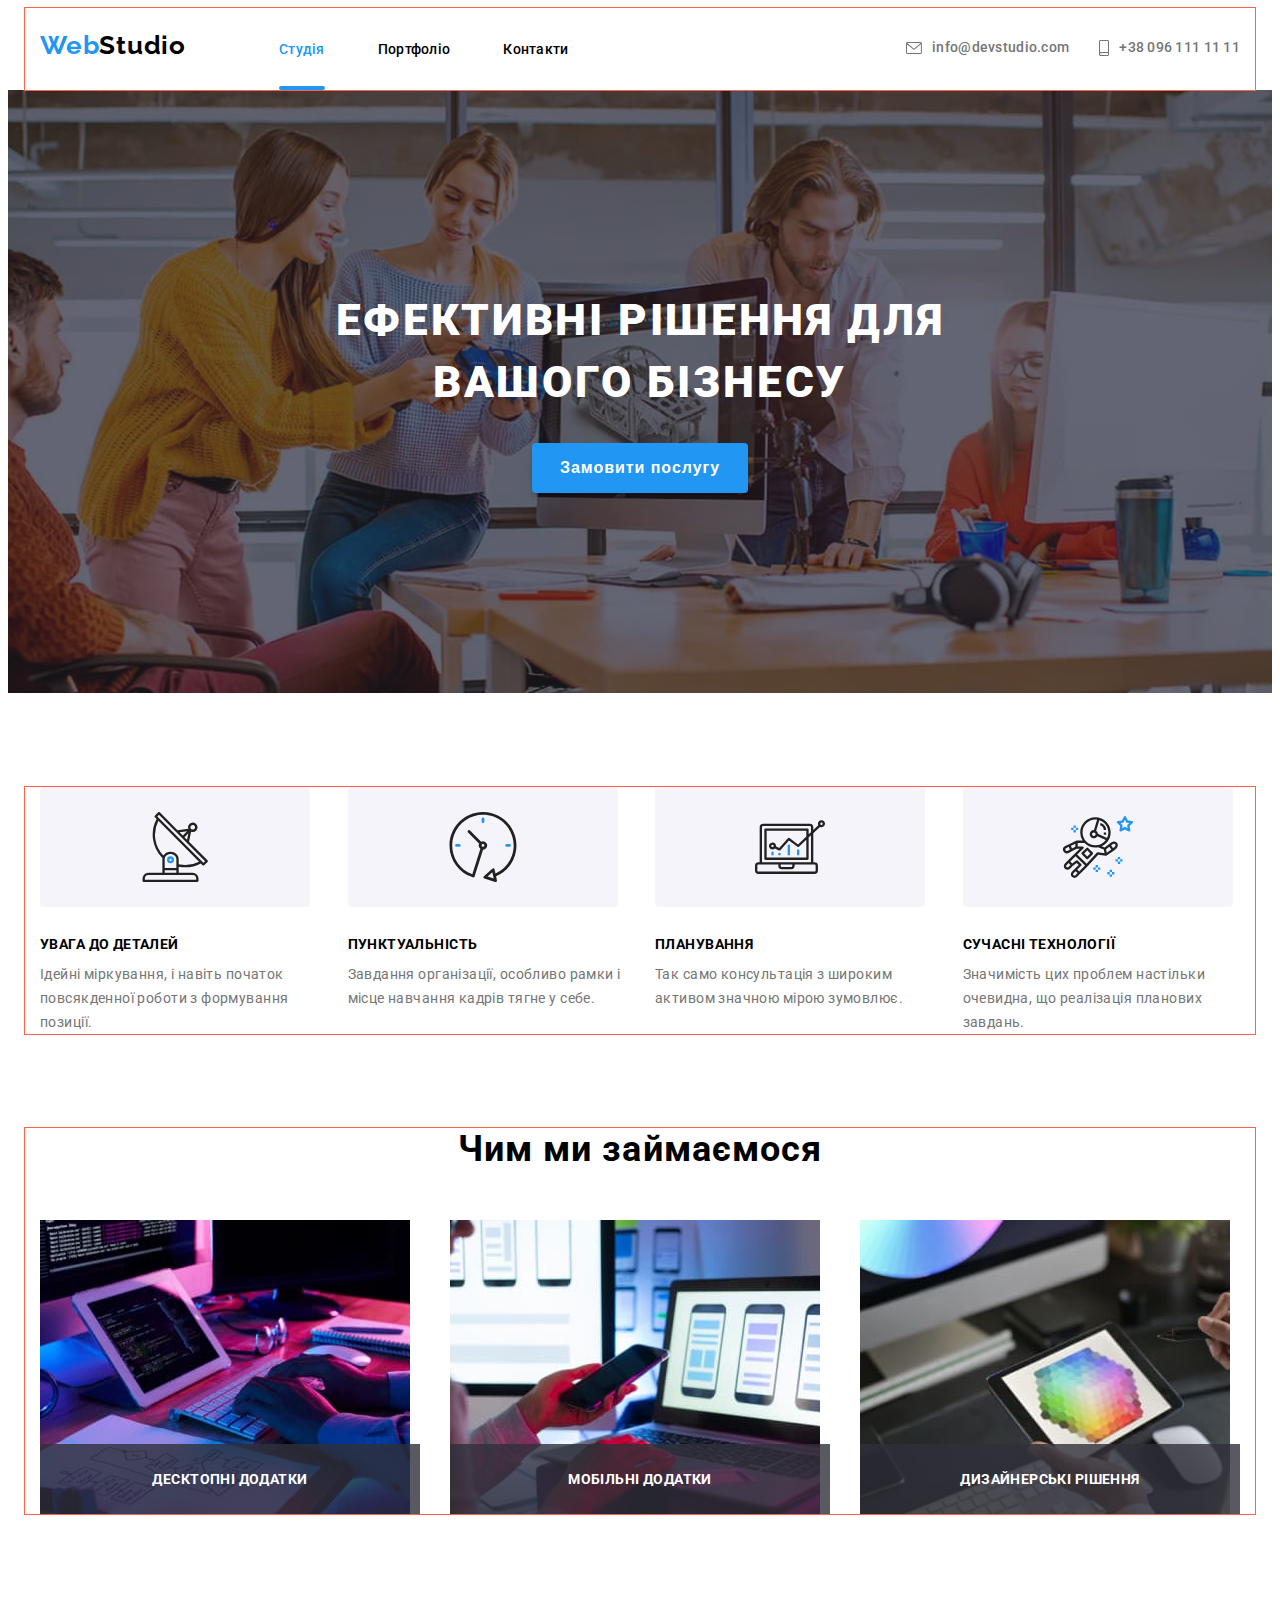
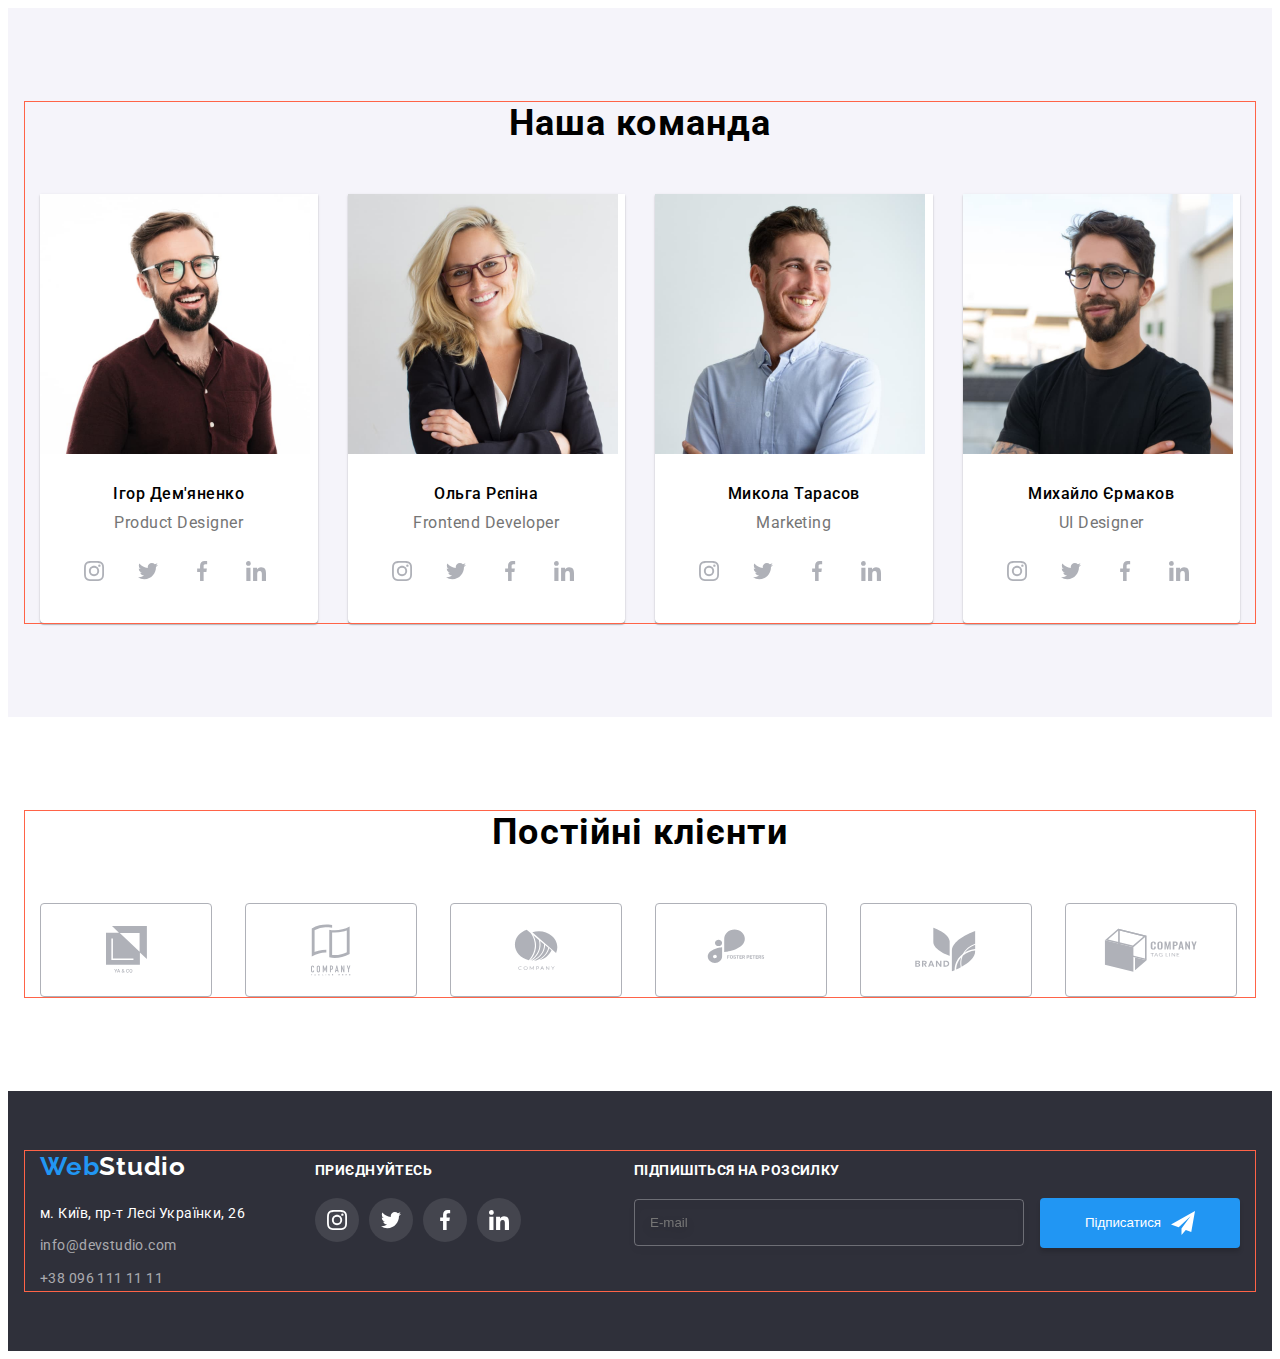
==== index.html @ da249482 "studio" ====
<!DOCTYPE html>
<html lang="uk">
  <head>
    <meta charset="UTF-8" />
    <meta http-equiv="X-UA-Compatible" content="IE=edge" />
    <meta name="viewport" content="width=device-width, initial-scale=1.0" />
    <title>Document</title>
    <link
      href="https://fonts.googleapis.com/css2?family=Raleway:wght@700&family=Roboto:wght@400;500;700;900&display=swap"
      rel="stylesheet"
    />
    <link
      rel="stylesheet"
      href="https://cdnjs.cloudflare.com/ajax/libs/modern-normalize/1.1.0/modern-normalize.min.css"
      integrity="sha512-wpPYUAdjBVSE4KJnH1VR1HeZfpl1ub8YT/NKx4PuQ5NmX2tKuGu6U/JRp5y+Y8XG2tV+wKQpNHVUX03MfMFn9Q=="
      crossorigin="anonymous"
      referrerpolicy="no-referrer"
    />
    <link rel="stylesheet" href="./css/main.min.css" />
  </head>
  <body>
    <!-- header -->
    <header class="">
      <div class="container container--positioning">
        <a class="logo" href="#">Web<span class="logo--black">Studio</span></a>

        <nav>
          <ul class="nav-list nav-list--positioning">
            <li class="nav-list__item nav-list__item--positioning">
              <a
                href="./index.html"
                class="nav-list__link nav-list__link--current-color nav-list__link--active"
                >Студія
              </a>
            </li>

            <li class="nav-list__item nav-list__item--positioning">
              <a href="./portfolio.html" class="nav-list__link nav-list__link--active">Портфоліо</a>
            </li>

            <li class="nav-list__item nav-list__item--positioning">
              <a href="#" class="nav-list__link nav-list__link--active">Контакти</a>
            </li>
          </ul>
        </nav>

        <ul class="contact-list contact-list--positioning">
          <li class="contact-list__item contact-list__item--positioning">
            <a
              href="mailto:info@devstudio.com"
              class="contact-list__link contact-list__link--active"
            >
              <svg
                class="contact-list__icon contact-list__icon--positioning contact-list__icon--active"
                width="16"
                height="12"
              >
                <use href="./images/symbol.svg#iconenvelope"></use>
              </svg>
              info@devstudio.com
            </a>
          </li>

          <li class="contact-list__item contact-list__item--positioning">
            <a href="tel:+380961111111" class="contact-list__link contact-list__link--active">
              <svg
                class="contact-list__icon contact-list__icon--positioning contact-list__icon--active"
                width="10"
                height="16"
              >
                <use href="./images/symbol.svg#iconsmartphone"></use></svg
              >+38 096 111 11 11
            </a>
          </li>
        </ul>
      </div>
    </header>

    <!-- main -->
    <main>
      <!-- hero -->
      <section class="hero-overlay">
        <div class="hero-thumb">
          <h1 class="hero-title">Ефективні рішення для вашого&nbsp;бізнесу</h1>

          <button class="hero-btn hero-btn--active" type="button" data-modal-open>
            Замовити послугу
          </button>

          <div class="backdrop is-hidden" data-modal>
            <div class="modal">
              <button class="modal-btn" type="button" data-modal-close>
                <svg class="icon" width="11" height="11">
                  <use href="./images/symbol.svg#iconsx"></use>
                </svg>
              </button>

              <b class="form-title">Залиште свої дані, ми вам передзвонимо</b>

              <form class="modal-form">
                <label for="name" class="form-field form-label">Ім'я</label>
                <div class="input-thumb">
                  <input type="text" name="name" id="name" class="form-input" />
                  <svg class="form-icon" width="18" height="18">
                    <use href="./images/symbol.svg#iconname"></use>
                  </svg>
                </div>

                <label for="phone" class="form-field form-label">Телефон</label>
                <div class="input-thumb">
                  <input type="tel" name="phone" id="phone" class="form-input" />
                  <svg class="form-icon" width="18" height="18">
                    <use href="./images/symbol.svg#icontruba"></use>
                  </svg>
                </div>

                <label for="email" class="form-field form-label">Пошта</label>
                <div class="input-thumb">
                  <input type="email" name="email" id="email" class="form-input" />
                  <svg class="form-icon" width="18" height="18">
                    <use href="./images/symbol.svg#iconmail"></use>
                  </svg>
                </div>

                <label for="comment" class="form-field form-label">Коментар</label>

                <textarea
                  name="comment"
                  id="comment"
                  rows="10"
                  placeholder="Введіть текст"
                  class="form-textarea"
                ></textarea>

                <label class="form-field checkbox-flex">
                  <input type="checkbox" name="checkbox" class="form-checkbox" />
                  <span class="checkbox-action">
                    <svg class="check-icon" width="16" height="15">
                      <use href="./images/symbol.svg#fullcheck"></use>
                    </svg>
                  </span>
                  Погоджуюся з розсилкою та приймаю
                  <a href="./" class="check-link-treaty"> &nbsp;Умови договору</a>
                </label>

                <button type="submit" class="form-btn">Відправити</button>
              </form>
            </div>
          </div>
        </div>
      </section>

      <!-- advances -->
      <section class="advances-secrion--positioning">
        <div class="container">
          <h2 class="advances-title--hidden">advances</h2>

          <ul class="adv-list adv-list--positioning">
            <li class="adv-list__item adv-list__item--positioning">
              <div class="adv-list__thumb-icon adv-list__thumb-icon--positioning">
                <svg class="adv-list__icon" width="70" height="70">
                  <use href="./images/symbol.svg#iconantenna"></use>
                </svg>
              </div>
              <h3 class="adv-list__name adv-list__name--positioning">УВАГА ДО ДЕТАЛЕЙ</h3>
              <p class="adv-list__text">
                Ідейні міркування, і навіть початок повсякденної роботи з формування позиції.
              </p>
            </li>

            <li class="adv-list__item adv-list__item--positioning">
              <div class="adv-list__thumb-icon adv-list__thumb-icon--positioning">
                <svg class="adv-list__icon" width="70" height="70">
                  <use href="./images/symbol.svg#iconclock"></use>
                </svg>
              </div>
              <h3 class="adv-list__name adv-list__name--positioning">ПУНКТУАЛЬНІСТЬ</h3>
              <p class="adv-list__text">
                Завдання організації, особливо рамки і місце навчання кадрів тягне у себе.
              </p>
            </li>

            <li class="adv-list__item adv-list__item--positioning">
              <div class="adv-list__thumb-icon adv-list__thumb-icon--positioning">
                <svg class="adv-list__icon" width="70" height="70">
                  <use href="./images/symbol.svg#icondiagram"></use>
                </svg>
              </div>
              <h3 class="adv-list__name adv-list__name--positioning">ПЛАНУВАННЯ</h3>
              <p class="adv-list__text">
                Так само консультація з широким активом значною мірою зумовлює.
              </p>
            </li>

            <li class="adv-list__item adv-list__item--positioning">
              <div class="adv-list__thumb-icon adv-list__thumb-icon--positioning">
                <svg class="adv-list__icon" width="70" height="70">
                  <use href="./images/symbol.svg#iconastronaut"></use>
                </svg>
              </div>
              <h3 class="adv-list__name adv-list__name--positioning">СУЧАСНІ ТЕХНОЛОГІЇ</h3>
              <p class="adv-list__text">
                Значимість цих проблем настільки очевидна, що реалізація планових завдань.
              </p>
            </li>
          </ul>
        </div>
      </section>

      <!-- doing -->
      <section class="doing-section--positioning">
        <div class="container">
          <h2 class="doing-title diong-title--positioning">Чим ми займаємося</h2>

          <ul class="doing-list doing-list--positioning">
            <li class="doing-list__item doing-list__item--positioning">
              <div class="product-thumb product-thumb--positioning">
                <img
                  src="./images/boxone.jpg"
                  alt="Десктопні додатки"
                  width="370"
                  class="product-thumb__meta"
                />
                <div class="product-thumb__meta product-thumb__meta--positioning">
                  <p class="product-thumb__descriotion">Десктопні додатки</p>
                </div>
              </div>
            </li>

            <li class="doing-list__item doing-list__item--positioning">
              <div class="product-thumb product-thumb--positioning">
                <img
                  src="./images/boxtwo.jpg"
                  alt="Мобільні додатки"
                  width="370"
                  class="product-thumb__meta"
                />
                <div class="product-thumb__meta product-thumb__meta--positioning">
                  <p class="product-thumb__descriotion">Мобільні додатки</p>
                </div>
              </div>
            </li>

            <li class="doing-list__item doing-list__item--positioning">
              <div class="product-thumb product-thumb--positioning">
                <img
                  src="./images/boxthree.jpg"
                  alt="Дизайнерські рішення"
                  width="370"
                  class="product-thumb__meta"
                />
                <div class="product-thumb__meta product-thumb__meta--positioning">
                  <p class="product-thumb__descriotion">Дизайнерські рішення</p>
                </div>
              </div>
            </li>
          </ul>
        </div>
      </section>

      <!-- our team -->
      <section class="team-section--positioning">
        <div class="container">
          <h2 class="team-title team-title--positioning">Наша команда</h2>

          <ul class="team-list team-list--positioning">
            <li class="team-list__item team-list__item--positioning">
              <img src="./images/Ighor.jpg" alt="Ігор Дем'яненко" width="270" />
              <div class="team-thumb">
                <h3 class="team-list__name team-list__name--positioning">Ігор Дем'яненко</h3>
                <p class="team-list__prof team-list__prof--positioning">Product Designer</p>

                <ul class="social-list social-list--positioning">
                  <li class="social-list__item social-list__item--positioning">
                    <a
                      href="#"
                      class="social-list__link social-list__link--active"
                      target="_blank"
                      rel="noopener noreferrer nofollow"
                      aria-label="Instagram"
                    >
                      <svg
                        class="social-list__icon social-list__icon--active"
                        width="20"
                        height="20"
                      >
                        <use href="./images/symbol.svg#iconinstagram"></use>
                      </svg>
                    </a>
                  </li>

                  <li class="social-list__item social-list__item--positioning">
                    <a
                      href="#"
                      class="social-list__link social-list__link--active"
                      target="_blank"
                      rel="noopener noreferrer nofollow"
                      aria-label="Twitter"
                    >
                      <svg
                        class="social-list__icon social-list__icon--active"
                        width="20"
                        height="20"
                      >
                        <use href="./images/symbol.svg#icontwitter"></use>
                      </svg>
                    </a>
                  </li>

                  <li class="social-list__item social-list__item--positioning">
                    <a
                      href="#"
                      class="social-list__link social-list__link--active"
                      target="_blank"
                      rel="noopener noreferrer nofollow"
                      aria-label="Facebook"
                    >
                      <svg
                        class="social-list__icon social-list__icon--active"
                        width="20"
                        height="20"
                      >
                        <use href="./images/symbol.svg#iconfacebook"></use>
                      </svg>
                    </a>
                  </li>

                  <li class="social-list__item social-list__item--positioning">
                    <a
                      href="#"
                      class="social-list__link social-list__link--active"
                      target="_blank"
                      rel="noopener noreferrer nofollow"
                      aria-label="Linkedin"
                    >
                      <svg
                        class="social-list__icon social-list__icon--active"
                        width="20"
                        height="20"
                      >
                        <use href="./images/symbol.svg#iconlinkedin"></use>
                      </svg>
                    </a>
                  </li>
                </ul>
              </div>
            </li>

            <li class="team-list__item team-list__item--positioning">
              <img src="./images/Olgha.jpg" alt="Ольга Рєпіна" width="270" />
              <div class="team-thumb">
                <h3 class="team-list__name team-list__name--positioning">Ольга Рєпіна</h3>
                <p class="team-list__prof team-list__prof--positioning">Frontend Developer</p>

                <ul class="social-list social-list--positioning">
                  <li class="social-list__item social-list__item--positioning">
                    <a
                      href="#"
                      class="social-list__link social-list__link--active"
                      target="_blank"
                      rel="noopener noreferrer nofollow"
                      aria-label="Instagram"
                    >
                      <svg
                        class="social-list__icon social-list__icon--active"
                        width="20"
                        height="20"
                      >
                        <use href="./images/symbol.svg#iconinstagram"></use>
                      </svg>
                    </a>
                  </li>

                  <li class="social-list__item social-list__item--positioning">
                    <a
                      href="#"
                      class="social-list__link social-list__link--active"
                      target="_blank"
                      rel="noopener noreferrer nofollow"
                      aria-label="Twitter"
                    >
                      <svg
                        class="social-list__icon social-list__icon--active"
                        width="20"
                        height="20"
                      >
                        <use href="./images/symbol.svg#icontwitter"></use>
                      </svg>
                    </a>
                  </li>

                  <li class="social-list__item social-list__item--positioning">
                    <a
                      href="#"
                      class="social-list__link social-list__link--active"
                      target="_blank"
                      rel="noopener noreferrer nofollow"
                      aria-label="Facebook"
                    >
                      <svg
                        class="social-list__icon social-list__icon--active"
                        width="20"
                        height="20"
                      >
                        <use href="./images/symbol.svg#iconfacebook"></use>
                      </svg>
                    </a>
                  </li>

                  <li class="social-list__item social-list__item--positioning">
                    <a
                      href="#"
                      class="social-list__link social-list__link--active"
                      target="_blank"
                      rel="noopener noreferrer nofollow"
                      aria-label="Linkedin"
                    >
                      <svg
                        class="social-list__icon social-list__icon--active"
                        width="20"
                        height="20"
                      >
                        <use href="./images/symbol.svg#iconlinkedin"></use>
                      </svg>
                    </a>
                  </li>
                </ul>
              </div>
            </li>

            <li class="team-list__item team-list__item--positioning">
              <img src="./images/Mikola.jpg" alt="Микола Тарасов" width="270" />
              <div class="team-thumb">
                <h3 class="team-list__name team-list__name--positioning">Микола Тарасов</h3>
                <p class="team-list__prof team-list__prof--positioning">Marketing</p>

                <ul class="social-list social-list--positioning">
                  <li class="social-list__item social-list__item--positioning">
                    <a
                      href="#"
                      class="social-list__link social-list__link--active"
                      target="_blank"
                      rel="noopener noreferrer nofollow"
                      aria-label="Instagram"
                    >
                      <svg
                        class="social-list__icon social-list__icon--active"
                        width="20"
                        height="20"
                      >
                        <use href="./images/symbol.svg#iconinstagram"></use>
                      </svg>
                    </a>
                  </li>

                  <li class="social-list__item social-list__item--positioning">
                    <a
                      href="#"
                      class="social-list__link social-list__link--active"
                      target="_blank"
                      rel="noopener noreferrer nofollow"
                      aria-label="Twitter"
                    >
                      <svg
                        class="social-list__icon social-list__icon--active"
                        width="20"
                        height="20"
                      >
                        <use href="./images/symbol.svg#icontwitter"></use>
                      </svg>
                    </a>
                  </li>

                  <li class="social-list__item social-list__item--positioning">
                    <a
                      href="#"
                      class="social-list__link social-list__link--active"
                      target="_blank"
                      rel="noopener noreferrer nofollow"
                      aria-label="Facebook"
                    >
                      <svg
                        class="social-list__icon social-list__icon--active"
                        width="20"
                        height="20"
                      >
                        <use href="./images/symbol.svg#iconfacebook"></use>
                      </svg>
                    </a>
                  </li>

                  <li class="social-list__item social-list__item--positioning">
                    <a
                      href="#"
                      class="social-list__link social-list__link--active"
                      target="_blank"
                      rel="noopener noreferrer nofollow"
                      aria-label="Linkedin"
                    >
                      <svg
                        class="social-list__icon social-list__icon--active"
                        width="20"
                        height="20"
                      >
                        <use href="./images/symbol.svg#iconlinkedin"></use>
                      </svg>
                    </a>
                  </li>
                </ul>
              </div>
            </li>

            <li class="team-list__item team-list__item--positioning">
              <img src="./images/Miho.jpg" alt="Михайло Єрмаков" width="270" />
              <div class="team-thumb">
                <h3 class="team-list__name team-list__name--positioning">Михайло Єрмаков</h3>
                <p class="team-list__prof team-list__prof--positioning">UI Designer</p>

                <ul class="social-list social-list--positioning">
                  <li class="social-list__item social-list__item--positioning">
                    <a
                      href="#"
                      class="social-list__link social-list__link--active"
                      target="_blank"
                      rel="noopener noreferrer nofollow"
                      aria-label="Instagram"
                    >
                      <svg
                        class="social-list__icon social-list__icon--active"
                        width="20"
                        height="20"
                      >
                        <use href="./images/symbol.svg#iconinstagram"></use>
                      </svg>
                    </a>
                  </li>

                  <li class="social-list__item social-list__item--positioning">
                    <a
                      href="#"
                      class="social-list__link social-list__link--active"
                      target="_blank"
                      rel="noopener noreferrer nofollow"
                      aria-label="Twitter"
                    >
                      <svg
                        class="social-list__icon social-list__icon--active"
                        width="20"
                        height="20"
                      >
                        <use href="./images/symbol.svg#icontwitter"></use>
                      </svg>
                    </a>
                  </li>

                  <li class="social-list__item social-list__item--positioning">
                    <a
                      href="#"
                      class="social-list__link social-list__link--active"
                      target="_blank"
                      rel="noopener noreferrer nofollow"
                      aria-label="Facebook"
                    >
                      <svg
                        class="social-list__icon social-list__icon--active"
                        width="20"
                        height="20"
                      >
                        <use href="./images/symbol.svg#iconfacebook"></use>
                      </svg>
                    </a>
                  </li>

                  <li class="social-list__item social-list__item--positioning">
                    <a
                      href="#"
                      class="social-list__link social-list__link--active"
                      target="_blank"
                      rel="noopener noreferrer nofollow"
                      aria-label="Linkedin"
                    >
                      <svg
                        class="social-list__icon social-list__icon--active"
                        width="20"
                        height="20"
                      >
                        <use href="./images/symbol.svg#iconlinkedin"></use>
                      </svg>
                    </a>
                  </li>
                </ul>
              </div>
            </li>
          </ul>
        </div>
      </section>

      <!-- clients -->
      <section class="clients-section--positioning">
        <div class="container">
          <h2 class="clients-title clients-title--positioning">Постійні клієнти</h2>

          <ul class="clients-list clients-list--positioning">
            <li class="clients-list__item clients-list__item--positioning">
              <a href="" class="clients-list__link clients-list__link--active">
                <svg class="clients_list__icon clients_list__icon--active" width="41" height="47">
                  <use href="./images/symbol.svg#iconyaco"></use>
                </svg>
              </a>
            </li>

            <li class="clients-list__item clients-list__item--positioning">
              <a href="" class="clients-list__link clients-list__link--active">
                <svg class="clients_list__icon clients_list__icon--active" width="40" height="52">
                  <use href="./images/symbol.svg#icontagline"></use>
                </svg>
              </a>
            </li>

            <li class="clients-list__item clients-list__item--positioning">
              <a href="" class="clients-list__link clients-list__link--active">
                <svg class="clients_list__icon clients_list__icon--active" width="44" height="41">
                  <use href="./images/symbol.svg#iconcompanycircle"></use>
                </svg>
              </a>
            </li>

            <li class="clients-list__item clients-list__item--positioning">
              <a href="" class="clients-list__link clients-list__link--active">
                <svg class="clients_list__icon clients_list__icon--active" width="84" height="41">
                  <use href="./images/symbol.svg#iconfoster"></use>
                </svg>
              </a>
            </li>

            <li class="clients-list__item clients-list__item--positioning">
              <a href="" class="clients-list__link clients-list__link--active">
                <svg class="clients_list__icon clients_list__icon--active" width="63" height="45">
                  <use href="./images/symbol.svg#iconbrand"></use>
                </svg>
              </a>
            </li>

            <li class="clients-list__item clients-list__item--positioning">
              <a href="" class="clients-list__link clients-list__link--active">
                <svg class="clients_list__icon clients_list__icon--active" width="94" height="44">
                  <use href="./images/symbol.svg#iconragcube"></use>
                </svg>
              </a>
            </li>
          </ul>
        </div>
      </section>
    </main>

    <!-- footer -->
    <footer class="footer-page--positioning">
      <div class="container container--positioning">
        <div>
          <a href="#" class="logo logo--positioning">Web<span class="logo--white">Studio</span></a>

          <address>
            <ul class="adrs-list">
              <li class="adrs-list__item adrs-list__item--positioning">
                <a
                  href="https://goo.gl/maps/1gPLWb1rCTkAfdYa7"
                  target="_blank"
                  rel="noopener noreferrer nofollow"
                  class="adrs-list__link adrs-list__link--color-white adrs-list__link--active"
                  >м. Київ, пр-т Лесі Українки, 26</a
                >
              </li>

              <li class="adrs-list__item adrs-list__item--positioning">
                <a
                  href="mailto:info@devstudio.com"
                  class="adrs-list__link adrs-list__link--color-grey adrs-list__link--active"
                  >info@devstudio.com</a
                >
              </li>

              <li class="adrs-list__item adrs-list__item--positioning">
                <a
                  href="tel:+380961111111"
                  class="adrs-list__link adrs-list__link--color-grey adrs-list__link--active"
                  >+38 096 111 11 11</a
                >
              </li>
            </ul>
          </address>
        </div>
        <div class="footer-social-thumb footer-social-thumb--positioning">
          <b class="footer-social-thumb__text footer-social-thumb__text--positioning"
            >приєднуйтесь</b
          >

          <ul class="social-list social-list--positioning">
            <li class="social-list__item social-list__item--positioning">
              <a
                href="#"
                class="social-list__link social-list__link--active footer-social-thumb__link--grey"
                target="_blank"
                rel="noopener noreferrer nofollow"
                aria-label="Instagram"
              >
                <svg
                  class="social-list__icon social-list__icon--active footer-social-thumb__icon--white"
                  width="20"
                  height="20"
                >
                  <use href="./images/symbol.svg#iconinstagram"></use>
                </svg>
              </a>
            </li>

            <li class="social-list__item social-list__item--positioning">
              <a
                href="#"
                class="social-list__link social-list__link--active footer-social-thumb__link--grey"
                target="_blank"
                rel="noopener noreferrer nofollow"
                aria-label="Twitter"
              >
                <svg
                  class="social-list__icon social-list__icon--active footer-social-thumb__icon--white"
                  width="20"
                  height="20"
                >
                  <use href="./images/symbol.svg#icontwitter"></use>
                </svg>
              </a>
            </li>

            <li class="social-list__item social-list__item--positioning">
              <a
                href="#"
                class="social-list__link social-list__link--active footer-social-thumb__link--grey"
                target="_blank"
                rel="noopener noreferrer nofollow"
                aria-label="Facebook"
              >
                <svg
                  class="social-list__icon social-list__icon--active footer-social-thumb__icon--white"
                  width="20"
                  height="20"
                >
                  <use href="./images/symbol.svg#iconfacebook"></use>
                </svg>
              </a>
            </li>

            <li class="social-list__item social-list__item--positioning">
              <a
                href="#"
                class="social-list__link social-list__link--active footer-social-thumb__link--grey"
                target="_blank"
                rel="noopener noreferrer nofollow"
                aria-label="Linkedin"
              >
                <svg
                  class="social-list__icon social-list__icon--active footer-social-thumb__icon--white"
                  width="20"
                  height="20"
                >
                  <use href="./images/symbol.svg#iconlinkedin"></use>
                </svg>
              </a>
            </li>
          </ul>
        </div>

        <div class="footer-form-thumb footer-form-thumb--positioning">
          <b class="footer-form-thumb__text footer-form-thumb__text--positioning"
            >Підпишіться на розсилку</b
          >

          <form action="" class="footer-form">
            <label for="" class="footer-form__label">
              <input type="email" name="email" placeholder="E-mail" class="footer-form__input" />
            </label>

            <button class="footer-form__btn footer-form__btn--active" type="submit">
              Підписатися
              <svg class="footer-form__icon footer-form__icon--positioning" width="24" height="24">
                <use href="./images/symbol.svg#send"></use>
              </svg>
            </button>
          </form>
        </div>
      </div>
    </footer>
    <script src="./js/modal.js"></script>
  </body>
</html>
---- css/main.min.css ----
body{background-color:getBgc("primary");color:getColor("primary");font-family:"Roboto",sans-serif}h1,h2,h3,h4,ul,p{margin:0;padding:0}img{display:block;max-width:100%}ul{list-style:none}a{text-decoration:none}.container{width:1200px;padding-left:15px;padding-right:15px;margin:0 auto;outline:1px solid tomato}.logo{font-family:"Raleway";font-style:normal;font-weight:700;font-size:26px;line-height:31px;letter-spacing:.03em;color:#2196f3}.logo--black{color:#000}.logo--white{color:#fff}.nav-list{display:flex}.nav-list__item{position:relative}.nav-list__link{display:inline-flex;padding-top:32px;padding-bottom:32px;font-weight:500;font-size:14px;line-height:1.14;letter-spacing:.02em;color:inherit;transition:color 250ms cubic-bezier(0.4, 0, 0.2, 1)}.nav-list__link--current-color{color:#2196f3}.nav-list__link--current-color::after{content:"";position:absolute;width:100%;height:4px;left:0;bottom:0;border-radius:2px;background-color:#2196f3}.contact-list{display:flex}.contact-list__link{display:flex;align-items:center;display:inline-flex;padding-top:32px;padding-bottom:32px;font-weight:500;font-size:14px;line-height:1.14;letter-spacing:.02em;color:#757575;transition:color 250ms cubic-bezier(0.4, 0, 0.2, 1)}.contact-list__icon{fill:#757575;transition:fill 250ms cubic-bezier(0.4, 0, 0.2, 1)}.container--positioning{display:flex;align-items:center}.nav-list--positioning{margin-left:93px}.nav-list__item--positioning:not(:first-child){margin-left:53px}.contact-list--positioning{margin-left:auto}.contact-list__item--positioning:not(:first-child){margin-left:30px}.contact-list__icon--positioning{margin-right:10px}.nav-list__link--active:hover,.nav-list__link--active:focus{color:#2196f3}.contact-list__link--active:hover,.contact-list__link--active:focus{color:#2196f3}.contact-list__link--active:hover .contact-list__icon--active,.contact-list__link--active:focus .contact-list__icon--active{fill:#2196f3}.hero-title{max-width:700px;margin:0 auto;margin-bottom:30px;font-weight:900;font-size:44px;line-height:1.4;letter-spacing:.06em;text-transform:uppercase;color:#fff}.hero-overlay{margin:0 auto;max-width:1600px;background-image:linear-gradient(rgba(47, 48, 58, 0.4), rgba(47, 48, 58, 0.4)),url(../images/herobanner.jpg);background-repeat:no-repeat;background-position:center;background-size:cover;background-color:#c4c4c4}.hero-thumb{text-align:center;align-items:center;padding-top:200px;padding-bottom:200px}.hero-btn{padding:10px;min-width:216px;height:50px;font-style:normal;font-weight:700;font-size:16px;line-height:1.9;letter-spacing:.06em;border:none;box-shadow:0px 4px 4px rgba(0,0,0,.15);border-radius:4px;color:#fff;background-color:#2196f3;transition:background-color 250ms cubic-bezier(0.4, 0, 0.2, 1)}.backdrop{position:fixed;top:0;left:0;width:100%;height:100%;z-index:1;transition:opacity 250ms cubic-bezier(0.4, 0, 0.2, 1),visibility 250ms cubic-bezier(0.4, 0, 0.2, 1);background-color:rgba(0,0,0,.2)}.backdrop.is-hidden{opacity:0;pointer-events:none;visibility:hidden}.backdrop.is-hidden .modal{transform:translate(-50%, -50%) scale(0.5)}.modal{position:absolute;top:50%;left:50%;padding:40px;width:528px;height:581px;border-radius:4px;transform:translate(-50%, -50%) scale(1);transition:transform 250ms cubic-bezier(0.4, 0, 0.2, 1);background-color:#fff;box-shadow:0px 1px 3px rgba(0,0,0,.12),0px 1px 1px rgba(0,0,0,.14),0px 2px 1px rgba(0,0,0,.2)}.modal-btn{position:absolute;top:8px;right:8px;display:inline-flex;align-items:center;justify-content:center;width:30px;height:30px;border-radius:50%;cursor:pointer;background-color:#fff;border:1px solid rgba(0,0,0,.1)}.modal-btn .icon{transition:fill 250ms cubic-bezier(0.4, 0, 0.2, 1)}.form-field{display:block}.form-title{display:inline-flex;margin-bottom:12px;font-weight:700;font-size:20px;line-height:1.15;text-align:center}.form-label{display:block;margin-bottom:4px;font-size:12px;line-height:1.17;letter-spacing:.01em;text-align:left;color:#757575}.form-input{display:block;padding:11px 12px 11px 42px;margin-bottom:10px;width:100%;height:40px;transition:border-color 250ms cubic-bezier(0.4, 0, 0.2, 1);border:1px solid rgba(33,33,33,.2);border-radius:4px}.input-thumb{position:relative}.form-icon{position:absolute;top:50%;left:12px;transform:translateY(-50%);fill:#212121;transition:fill 250ms cubic-bezier(0.4, 0, 0.2, 1)}.form-textarea{padding:12px 16px;margin-bottom:20px;width:100%;height:120px;border:1px solid rgba(33,33,33,.2);border-radius:4px;resize:none;transition:border-color 250ms cubic-bezier(0.4, 0, 0.2, 1)}.form-textarea::-moz-placeholder{font-size:12px;line-height:1.17;letter-spacing:.01em;color:rgba(117,117,117,.5)}.form-textarea:-ms-input-placeholder{font-size:12px;line-height:1.17;letter-spacing:.01em;color:rgba(117,117,117,.5)}.form-textarea::placeholder{font-size:12px;line-height:1.17;letter-spacing:.01em;color:rgba(117,117,117,.5)}.form-checkbox{position:absolute;white-space:nowrap;width:1px;height:1px;overflow:hidden;border:0;padding:0;clip:rect(0 0 0 0);-webkit-clip-path:inset(50%);clip-path:inset(50%);margin:-1px}.checkbox-action{position:relative;display:flex;display:inline-flex;margin-right:7px;width:16px;height:15px;background-color:#fff;border:2px solid #212121;border-radius:2px;transition:border-color 250ms cubic-bezier(0.4, 0, 0.2, 1),background-color 250ms cubic-bezier(0.4, 0, 0.2, 1)}.checkbox-flex{display:flex;align-items:center;justify-content:center;margin-bottom:30px;font-size:14px;line-height:1.7;color:#757575}.check-icon{position:absolute;top:-2px;left:-2px}.check-link-treaty{color:#2196f3;-webkit-text-decoration-line:underline;text-decoration-line:underline}.form-btn{padding:10px;min-width:200px;font-weight:700;font-size:16px;line-height:1.9;letter-spacing:.06em;border:none;border-radius:4px;cursor:pointer;color:#fff;background-color:#2196f3;box-shadow:0px 4px 4px rgba(0,0,0,.15);transition:background-color 250ms cubic-bezier(0.4, 0, 0.2, 1)}.hero-btn--active:hover,.hero-btn--active:focus{background-color:#188ce8}.modal-btn:hover .icon,.modal-btn:focus .icon{fill:#2196f3}.form-input:focus,.form-textarea:focus{outline:0;outline-offset:0;border-color:#2196f3}.form-input:focus+.form-icon{fill:#2196f3}.form-checkbox:checked+.checkbox-action{border-color:#2196f3;background-color:#2196f3}.form-checkbox:focus+.checkbox-action{border-color:#2196f3}.form-btn:hover,.form-btn:focus{background-color:#188ce8}.advances-title--hidden{position:absolute;white-space:nowrap;width:1px;height:1px;overflow:hidden;border:0;padding:0;clip:rect(0 0 0 0);-webkit-clip-path:inset(50%);clip-path:inset(50%);margin:-1px}.adv-list__thumb-icon{display:inline-flex;align-items:center;justify-content:center;min-width:270px;min-height:120px;border-radius:4px;background-color:#f5f4fa}.adv-list__name{font-weight:700;font-size:14px;line-height:1.14;letter-spacing:.03em;text-transform:uppercase}.adv-list__text{font-weight:400;font-size:14px;line-height:1.7;letter-spacing:.03em;color:#757575}.advances-secrion--positioning{padding-top:94px;padding-bottom:94px}.adv-list--positioning{display:flex;flex-wrap:wrap;gap:30px}.adv-list__item--positioning{flex-basis:calc((100% - 90px)/4)}.adv-list__thumb-icon--positioning{margin-bottom:30px}.adv-list__name--positioning{margin-bottom:10px}.doing-title{font-weight:700;font-size:36px;line-height:42px;text-align:center;letter-spacing:.03em}.product-thumb__meta{display:flex;justify-content:center;align-items:center;background-color:rgba(47,48,58,.8)}.product-thumb__descriotion{font-weight:700;font-size:14px;line-height:16px;text-align:center;letter-spacing:.03em;text-transform:uppercase;color:#fff}.doing-section--positioning{padding-bottom:94px}.diong-title--positioning{margin-bottom:50px;text-align:center}.doing-list--positioning{display:flex;flex-wrap:wrap;gap:30px}.doing-list__item--positioning{flex-basis:calc((100% - 60px)/3)}.product-thumb--positioning{position:relative}.product-thumb__meta--positioning{position:absolute;left:0;bottom:0;width:100%;height:70px}.team-title{font-weight:700;font-size:36px;line-height:42px;letter-spacing:.03em}.team-list__name{font-weight:500;font-size:16px;line-height:1.19;letter-spacing:.03em}.team-list__prof{font-weight:400;font-size:16px;line-height:1.19;letter-spacing:.03em;color:#757575}.team-list__item{box-shadow:0px 1px 3px rgba(0,0,0,.12),0px 1px 1px rgba(0,0,0,.14),0px 2px 1px rgba(0,0,0,.2);background-color:#fff;border-radius:0px 0px 4px 4px}.social-list{display:flex}.social-list__link{display:inline-flex;align-items:center;justify-content:center;width:44px;height:44px;border-radius:50%;transition:background-color 250ms cubic-bezier(0.4, 0, 0.2, 1)}.social-list__icon{fill:#afb1b8;transition:fill 250ms cubic-bezier(0.4, 0, 0.2, 1)}.team-section--positioning{padding-top:94px;padding-bottom:94px;background-color:#f5f4fa}.team-title--positioning{margin-bottom:50px;text-align:center}.team-list--positioning{display:flex;flex-wrap:wrap;gap:30px}.team-list__item--positioning{flex-basis:calc((100% - 90px)/4)}.team-list__name--positioning{margin-bottom:10px}.team-list__prof--positioning{margin-bottom:16px}.team-thumb{padding:30px 32px;text-align:center}.social-list__item--positioning:not(:first-child){margin-left:10px}.social-list__link--active:hover,.social-list__link--active:focus{background-color:#2196f3}.social-list__link--active:hover .social-list__icon--active,.social-list__link--active:focus .social-list__icon--active{fill:#fff}.clients-title{font-weight:700;font-size:36px;line-height:42px;letter-spacing:.03em}.clients-list__link{display:inline-flex;align-items:center;justify-content:center;width:170px;height:92px;border:1px solid #afb1b8;border-radius:4px;transition:border-color 250ms cubic-bezier(0.4, 0, 0.2, 1)}.clients_list__icon{fill:#afb1b8;transition:fill 250ms cubic-bezier(0.4, 0, 0.2, 1)}.clients-section--positioning{padding-top:94px;padding-bottom:94px}.clients-title--positioning{margin-bottom:50px;text-align:center}.clients-list--positioning{display:flex;flex-wrap:wrap;gap:30px}.clients-list__item--positioning{flex-basis:calc((100% - 150px)/6)}.clients-list__link--active:hover,.clients-list__link--active:focus{border-color:#2196f3}.clients-list__link--active:hover .clients_list__icon--active,.clients-list__link--active:focus .clients_list__icon--active{fill:#2196f3}.adrs-list__link--color-white{font-style:normal;font-weight:400;font-size:14px;line-height:1.7;letter-spacing:.03em;color:#fff;transition:color 250ms cubic-bezier(0.4, 0, 0.2, 1)}.adrs-list__link--color-grey{font-style:normal;font-weight:400;font-size:14px;line-height:1.7;letter-spacing:.03em;color:rgba(255,255,255,.6);transition:color 250ms cubic-bezier(0.4, 0, 0.2, 1)}.footer-social-thumb__text{display:inline-flex;font-weight:700;font-size:14px;line-height:1.14;letter-spacing:.03em;text-transform:uppercase;color:#fff}.footer-social-thumb__link--grey{background-color:rgba(255,255,255,.1);transition:background-color 250ms cubic-bezier(0.4, 0, 0.2, 1)}.footer-social-thumb__icon--white{fill:#fff}.footer-form-thumb__text{display:inline-flex;font-weight:700;font-size:14px;line-height:16px;letter-spacing:.03em;text-transform:uppercase;color:#fff}.footer-form__input{padding:15px;width:358px;max-height:50px;border:1px solid rgba(255,255,255,.3);filter:drop-shadow(0px 4px 4px rgba(0, 0, 0, 0.15));border-radius:4px;background-color:rgba(0,0,0,0)}.footer-form__btn{display:inline-flex;align-items:center;justify-content:center;margin-left:12px;padding:10px;min-width:200px;height:50px;border:none;border-radius:4px;cursor:pointer;background-color:#2196f3;color:#fff;fill:#fff;box-shadow:0px 4px 4px rgba(0,0,0,.15);transition:background-color 250ms cubic-bezier(0.4, 0, 0.2, 1)}.footer-page--positioning{padding-top:60px;padding-bottom:60px;background-color:#2f303a}.logo--positioning{display:inline-flex;margin-bottom:20px}.adrs-list__item--positioning:not(:last-child){margin-bottom:9px}.container--positioning{display:flex;align-items:baseline}.footer-social-thumb--positioning{margin-left:70px}.footer-social-thumb__text--positioning{margin-bottom:20px}.footer-form-thumb--positioning{margin-left:auto}.footer-form-thumb__text--positioning{margin-bottom:20px}.footer-form__icon--positioning{margin-left:10px}.adrs-list__link--active:hover,.adrs-list__link--active:focus{color:#2196f3}.footer-form__btn--active:hover,.footer-form__btn--active:focus{background-color:#188ce8}/*# sourceMappingURL=main.min.css.map */
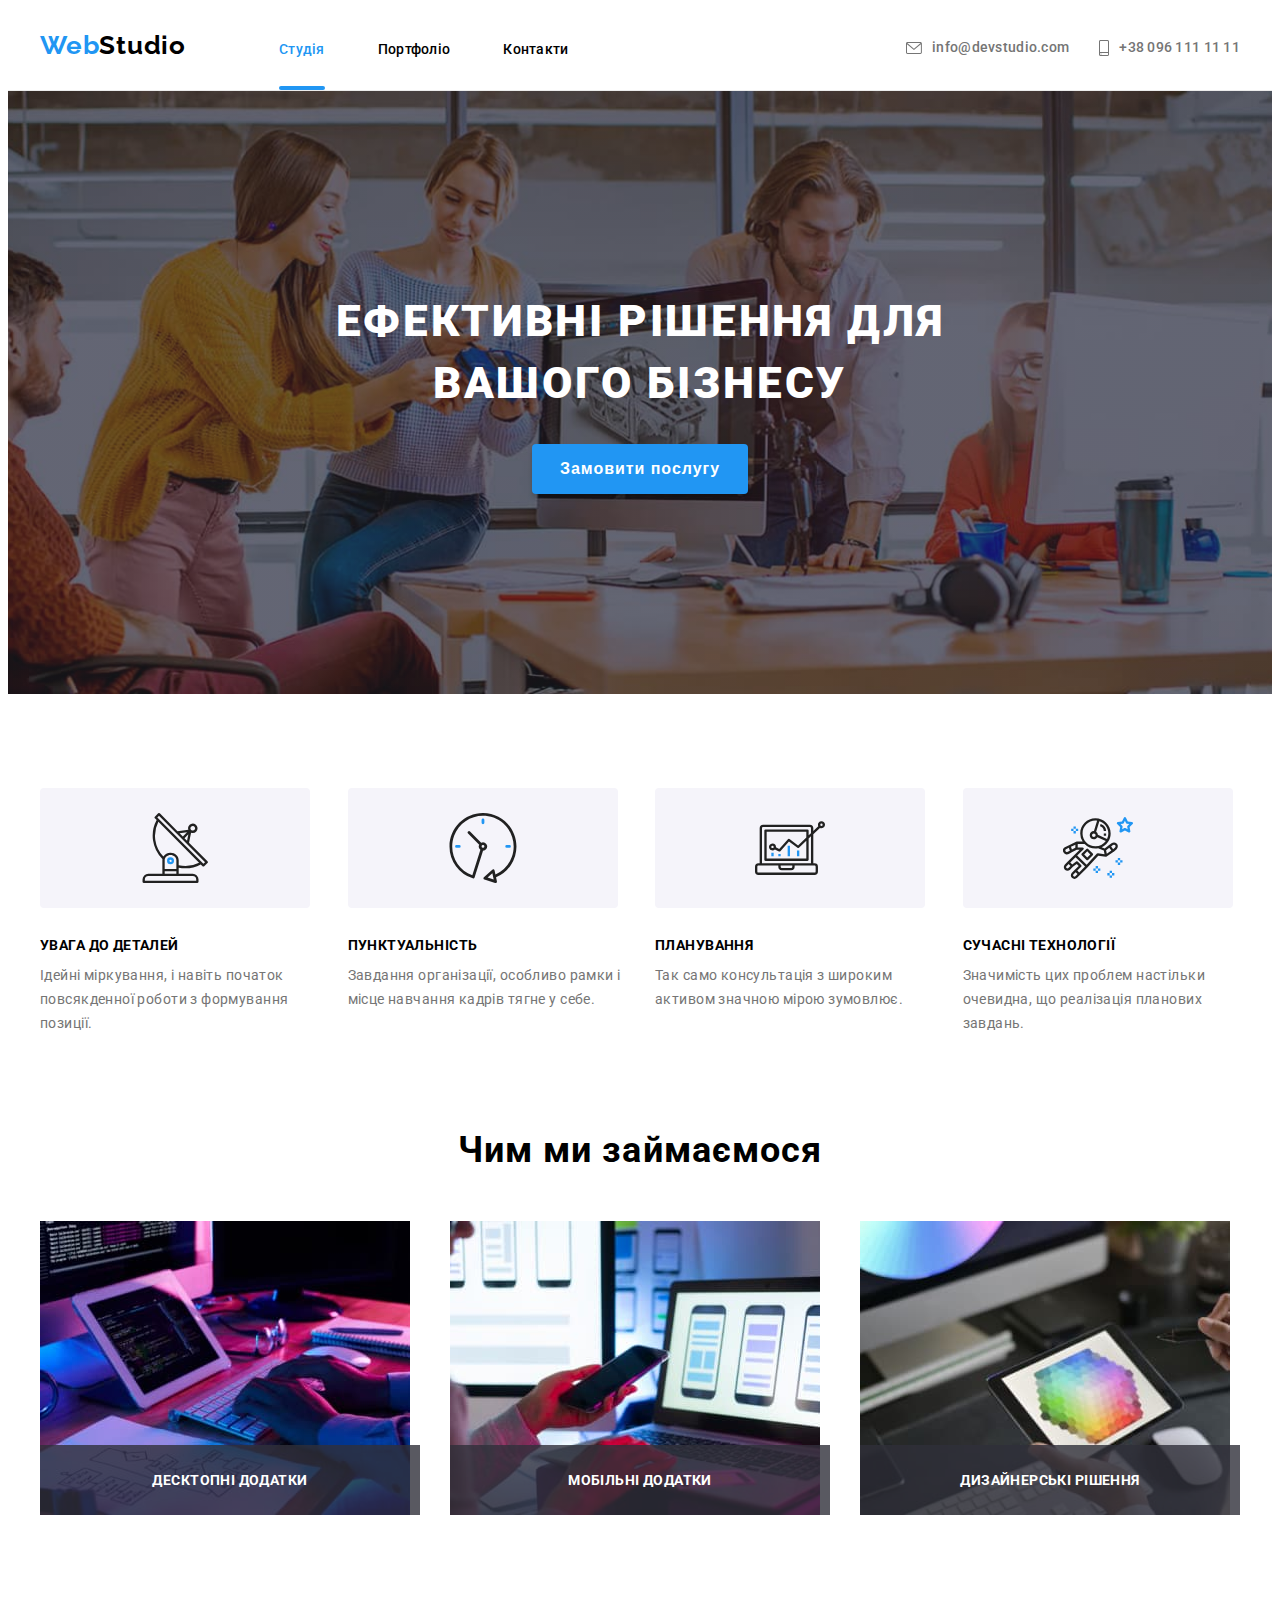
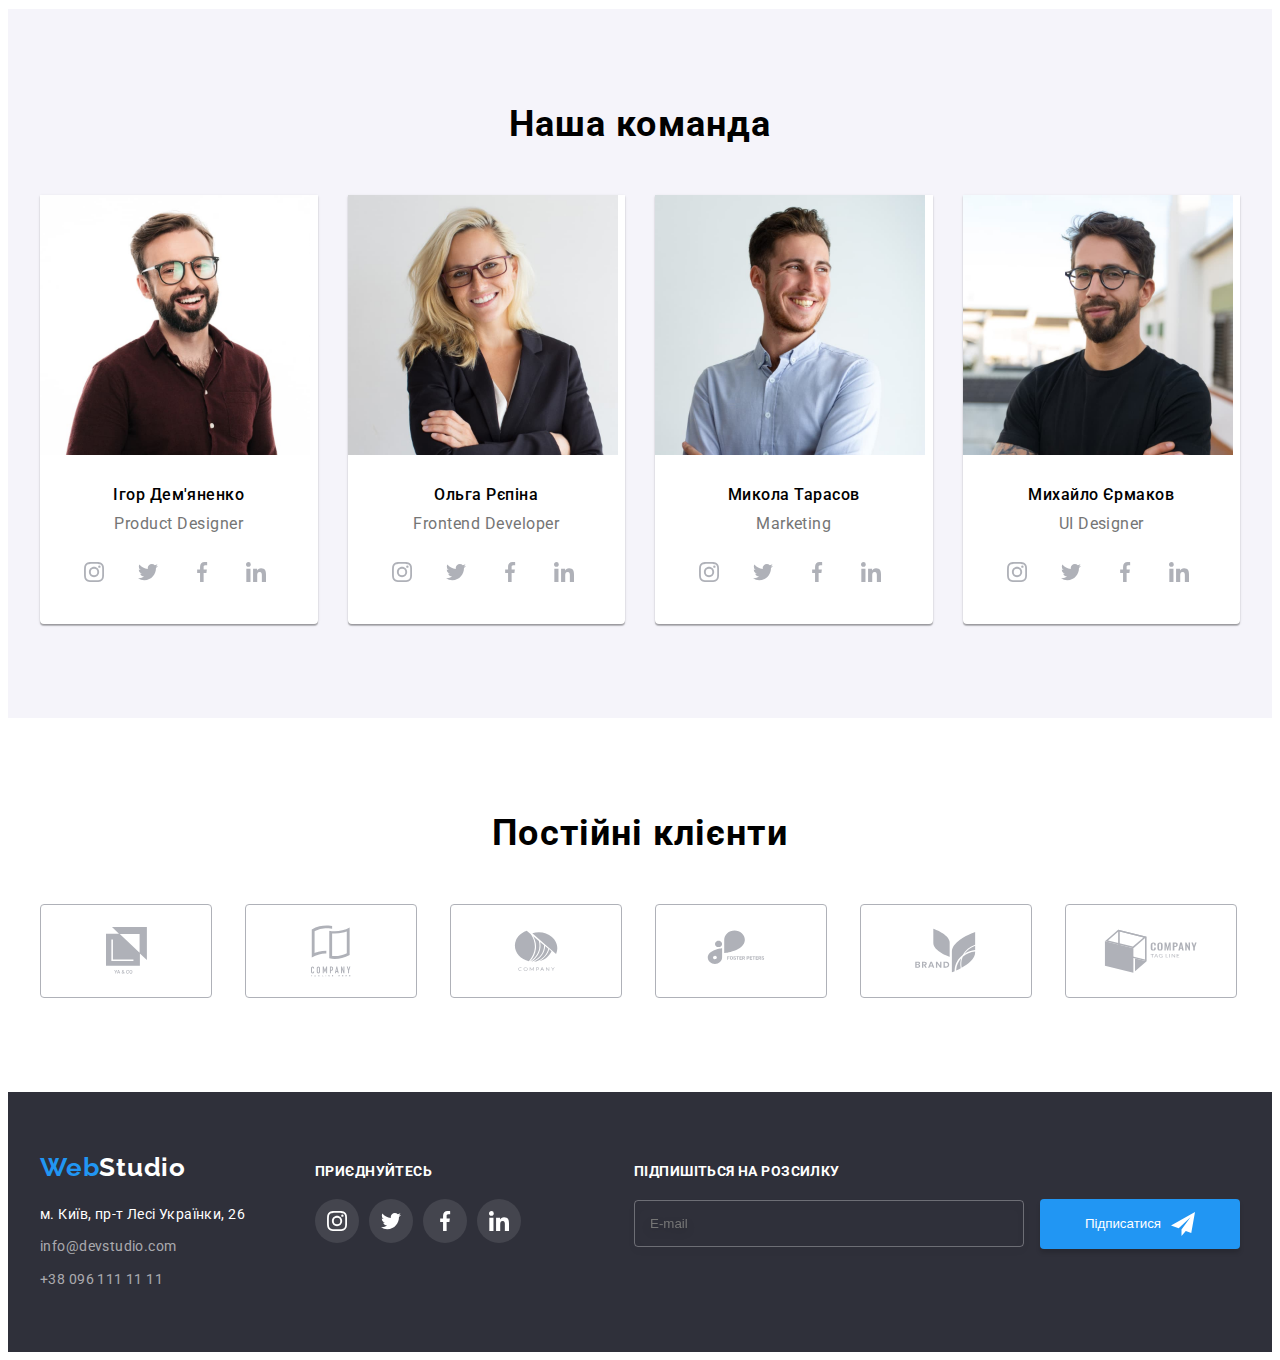
==== commit 8a396d64: "all work" ====
--- a/index.html
+++ b/index.html
@@ -20,7 +20,7 @@
   </head>
   <body>
     <!-- header -->
-    <header class="">
+    <header class="header">
       <div class="container container--positioning">
         <a class="logo" href="#">Web<span class="logo--black">Studio</span></a>
 
--- a/css/main.min.css
+++ b/css/main.min.css
@@ -1 +1 @@
-body{background-color:getBgc("primary");color:getColor("primary");font-family:"Roboto",sans-serif}h1,h2,h3,h4,ul,p{margin:0;padding:0}img{display:block;max-width:100%}ul{list-style:none}a{text-decoration:none}.container{width:1200px;padding-left:15px;padding-right:15px;margin:0 auto;outline:1px solid tomato}.logo{font-family:"Raleway";font-style:normal;font-weight:700;font-size:26px;line-height:31px;letter-spacing:.03em;color:#2196f3}.logo--black{color:#000}.logo--white{color:#fff}.nav-list{display:flex}.nav-list__item{position:relative}.nav-list__link{display:inline-flex;padding-top:32px;padding-bottom:32px;font-weight:500;font-size:14px;line-height:1.14;letter-spacing:.02em;color:inherit;transition:color 250ms cubic-bezier(0.4, 0, 0.2, 1)}.nav-list__link--current-color{color:#2196f3}.nav-list__link--current-color::after{content:"";position:absolute;width:100%;height:4px;left:0;bottom:0;border-radius:2px;background-color:#2196f3}.contact-list{display:flex}.contact-list__link{display:flex;align-items:center;display:inline-flex;padding-top:32px;padding-bottom:32px;font-weight:500;font-size:14px;line-height:1.14;letter-spacing:.02em;color:#757575;transition:color 250ms cubic-bezier(0.4, 0, 0.2, 1)}.contact-list__icon{fill:#757575;transition:fill 250ms cubic-bezier(0.4, 0, 0.2, 1)}.container--positioning{display:flex;align-items:center}.nav-list--positioning{margin-left:93px}.nav-list__item--positioning:not(:first-child){margin-left:53px}.contact-list--positioning{margin-left:auto}.contact-list__item--positioning:not(:first-child){margin-left:30px}.contact-list__icon--positioning{margin-right:10px}.nav-list__link--active:hover,.nav-list__link--active:focus{color:#2196f3}.contact-list__link--active:hover,.contact-list__link--active:focus{color:#2196f3}.contact-list__link--active:hover .contact-list__icon--active,.contact-list__link--active:focus .contact-list__icon--active{fill:#2196f3}.hero-title{max-width:700px;margin:0 auto;margin-bottom:30px;font-weight:900;font-size:44px;line-height:1.4;letter-spacing:.06em;text-transform:uppercase;color:#fff}.hero-overlay{margin:0 auto;max-width:1600px;background-image:linear-gradient(rgba(47, 48, 58, 0.4), rgba(47, 48, 58, 0.4)),url(../images/herobanner.jpg);background-repeat:no-repeat;background-position:center;background-size:cover;background-color:#c4c4c4}.hero-thumb{text-align:center;align-items:center;padding-top:200px;padding-bottom:200px}.hero-btn{padding:10px;min-width:216px;height:50px;font-style:normal;font-weight:700;font-size:16px;line-height:1.9;letter-spacing:.06em;border:none;box-shadow:0px 4px 4px rgba(0,0,0,.15);border-radius:4px;color:#fff;background-color:#2196f3;transition:background-color 250ms cubic-bezier(0.4, 0, 0.2, 1)}.backdrop{position:fixed;top:0;left:0;width:100%;height:100%;z-index:1;transition:opacity 250ms cubic-bezier(0.4, 0, 0.2, 1),visibility 250ms cubic-bezier(0.4, 0, 0.2, 1);background-color:rgba(0,0,0,.2)}.backdrop.is-hidden{opacity:0;pointer-events:none;visibility:hidden}.backdrop.is-hidden .modal{transform:translate(-50%, -50%) scale(0.5)}.modal{position:absolute;top:50%;left:50%;padding:40px;width:528px;height:581px;border-radius:4px;transform:translate(-50%, -50%) scale(1);transition:transform 250ms cubic-bezier(0.4, 0, 0.2, 1);background-color:#fff;box-shadow:0px 1px 3px rgba(0,0,0,.12),0px 1px 1px rgba(0,0,0,.14),0px 2px 1px rgba(0,0,0,.2)}.modal-btn{position:absolute;top:8px;right:8px;display:inline-flex;align-items:center;justify-content:center;width:30px;height:30px;border-radius:50%;cursor:pointer;background-color:#fff;border:1px solid rgba(0,0,0,.1)}.modal-btn .icon{transition:fill 250ms cubic-bezier(0.4, 0, 0.2, 1)}.form-field{display:block}.form-title{display:inline-flex;margin-bottom:12px;font-weight:700;font-size:20px;line-height:1.15;text-align:center}.form-label{display:block;margin-bottom:4px;font-size:12px;line-height:1.17;letter-spacing:.01em;text-align:left;color:#757575}.form-input{display:block;padding:11px 12px 11px 42px;margin-bottom:10px;width:100%;height:40px;transition:border-color 250ms cubic-bezier(0.4, 0, 0.2, 1);border:1px solid rgba(33,33,33,.2);border-radius:4px}.input-thumb{position:relative}.form-icon{position:absolute;top:50%;left:12px;transform:translateY(-50%);fill:#212121;transition:fill 250ms cubic-bezier(0.4, 0, 0.2, 1)}.form-textarea{padding:12px 16px;margin-bottom:20px;width:100%;height:120px;border:1px solid rgba(33,33,33,.2);border-radius:4px;resize:none;transition:border-color 250ms cubic-bezier(0.4, 0, 0.2, 1)}.form-textarea::-moz-placeholder{font-size:12px;line-height:1.17;letter-spacing:.01em;color:rgba(117,117,117,.5)}.form-textarea:-ms-input-placeholder{font-size:12px;line-height:1.17;letter-spacing:.01em;color:rgba(117,117,117,.5)}.form-textarea::placeholder{font-size:12px;line-height:1.17;letter-spacing:.01em;color:rgba(117,117,117,.5)}.form-checkbox{position:absolute;white-space:nowrap;width:1px;height:1px;overflow:hidden;border:0;padding:0;clip:rect(0 0 0 0);-webkit-clip-path:inset(50%);clip-path:inset(50%);margin:-1px}.checkbox-action{position:relative;display:flex;display:inline-flex;margin-right:7px;width:16px;height:15px;background-color:#fff;border:2px solid #212121;border-radius:2px;transition:border-color 250ms cubic-bezier(0.4, 0, 0.2, 1),background-color 250ms cubic-bezier(0.4, 0, 0.2, 1)}.checkbox-flex{display:flex;align-items:center;justify-content:center;margin-bottom:30px;font-size:14px;line-height:1.7;color:#757575}.check-icon{position:absolute;top:-2px;left:-2px}.check-link-treaty{color:#2196f3;-webkit-text-decoration-line:underline;text-decoration-line:underline}.form-btn{padding:10px;min-width:200px;font-weight:700;font-size:16px;line-height:1.9;letter-spacing:.06em;border:none;border-radius:4px;cursor:pointer;color:#fff;background-color:#2196f3;box-shadow:0px 4px 4px rgba(0,0,0,.15);transition:background-color 250ms cubic-bezier(0.4, 0, 0.2, 1)}.hero-btn--active:hover,.hero-btn--active:focus{background-color:#188ce8}.modal-btn:hover .icon,.modal-btn:focus .icon{fill:#2196f3}.form-input:focus,.form-textarea:focus{outline:0;outline-offset:0;border-color:#2196f3}.form-input:focus+.form-icon{fill:#2196f3}.form-checkbox:checked+.checkbox-action{border-color:#2196f3;background-color:#2196f3}.form-checkbox:focus+.checkbox-action{border-color:#2196f3}.form-btn:hover,.form-btn:focus{background-color:#188ce8}.advances-title--hidden{position:absolute;white-space:nowrap;width:1px;height:1px;overflow:hidden;border:0;padding:0;clip:rect(0 0 0 0);-webkit-clip-path:inset(50%);clip-path:inset(50%);margin:-1px}.adv-list__thumb-icon{display:inline-flex;align-items:center;justify-content:center;min-width:270px;min-height:120px;border-radius:4px;background-color:#f5f4fa}.adv-list__name{font-weight:700;font-size:14px;line-height:1.14;letter-spacing:.03em;text-transform:uppercase}.adv-list__text{font-weight:400;font-size:14px;line-height:1.7;letter-spacing:.03em;color:#757575}.advances-secrion--positioning{padding-top:94px;padding-bottom:94px}.adv-list--positioning{display:flex;flex-wrap:wrap;gap:30px}.adv-list__item--positioning{flex-basis:calc((100% - 90px)/4)}.adv-list__thumb-icon--positioning{margin-bottom:30px}.adv-list__name--positioning{margin-bottom:10px}.doing-title{font-weight:700;font-size:36px;line-height:42px;text-align:center;letter-spacing:.03em}.product-thumb__meta{display:flex;justify-content:center;align-items:center;background-color:rgba(47,48,58,.8)}.product-thumb__descriotion{font-weight:700;font-size:14px;line-height:16px;text-align:center;letter-spacing:.03em;text-transform:uppercase;color:#fff}.doing-section--positioning{padding-bottom:94px}.diong-title--positioning{margin-bottom:50px;text-align:center}.doing-list--positioning{display:flex;flex-wrap:wrap;gap:30px}.doing-list__item--positioning{flex-basis:calc((100% - 60px)/3)}.product-thumb--positioning{position:relative}.product-thumb__meta--positioning{position:absolute;left:0;bottom:0;width:100%;height:70px}.team-title{font-weight:700;font-size:36px;line-height:42px;letter-spacing:.03em}.team-list__name{font-weight:500;font-size:16px;line-height:1.19;letter-spacing:.03em}.team-list__prof{font-weight:400;font-size:16px;line-height:1.19;letter-spacing:.03em;color:#757575}.team-list__item{box-shadow:0px 1px 3px rgba(0,0,0,.12),0px 1px 1px rgba(0,0,0,.14),0px 2px 1px rgba(0,0,0,.2);background-color:#fff;border-radius:0px 0px 4px 4px}.social-list{display:flex}.social-list__link{display:inline-flex;align-items:center;justify-content:center;width:44px;height:44px;border-radius:50%;transition:background-color 250ms cubic-bezier(0.4, 0, 0.2, 1)}.social-list__icon{fill:#afb1b8;transition:fill 250ms cubic-bezier(0.4, 0, 0.2, 1)}.team-section--positioning{padding-top:94px;padding-bottom:94px;background-color:#f5f4fa}.team-title--positioning{margin-bottom:50px;text-align:center}.team-list--positioning{display:flex;flex-wrap:wrap;gap:30px}.team-list__item--positioning{flex-basis:calc((100% - 90px)/4)}.team-list__name--positioning{margin-bottom:10px}.team-list__prof--positioning{margin-bottom:16px}.team-thumb{padding:30px 32px;text-align:center}.social-list__item--positioning:not(:first-child){margin-left:10px}.social-list__link--active:hover,.social-list__link--active:focus{background-color:#2196f3}.social-list__link--active:hover .social-list__icon--active,.social-list__link--active:focus .social-list__icon--active{fill:#fff}.clients-title{font-weight:700;font-size:36px;line-height:42px;letter-spacing:.03em}.clients-list__link{display:inline-flex;align-items:center;justify-content:center;width:170px;height:92px;border:1px solid #afb1b8;border-radius:4px;transition:border-color 250ms cubic-bezier(0.4, 0, 0.2, 1)}.clients_list__icon{fill:#afb1b8;transition:fill 250ms cubic-bezier(0.4, 0, 0.2, 1)}.clients-section--positioning{padding-top:94px;padding-bottom:94px}.clients-title--positioning{margin-bottom:50px;text-align:center}.clients-list--positioning{display:flex;flex-wrap:wrap;gap:30px}.clients-list__item--positioning{flex-basis:calc((100% - 150px)/6)}.clients-list__link--active:hover,.clients-list__link--active:focus{border-color:#2196f3}.clients-list__link--active:hover .clients_list__icon--active,.clients-list__link--active:focus .clients_list__icon--active{fill:#2196f3}.adrs-list__link--color-white{font-style:normal;font-weight:400;font-size:14px;line-height:1.7;letter-spacing:.03em;color:#fff;transition:color 250ms cubic-bezier(0.4, 0, 0.2, 1)}.adrs-list__link--color-grey{font-style:normal;font-weight:400;font-size:14px;line-height:1.7;letter-spacing:.03em;color:rgba(255,255,255,.6);transition:color 250ms cubic-bezier(0.4, 0, 0.2, 1)}.footer-social-thumb__text{display:inline-flex;font-weight:700;font-size:14px;line-height:1.14;letter-spacing:.03em;text-transform:uppercase;color:#fff}.footer-social-thumb__link--grey{background-color:rgba(255,255,255,.1);transition:background-color 250ms cubic-bezier(0.4, 0, 0.2, 1)}.footer-social-thumb__icon--white{fill:#fff}.footer-form-thumb__text{display:inline-flex;font-weight:700;font-size:14px;line-height:16px;letter-spacing:.03em;text-transform:uppercase;color:#fff}.footer-form__input{padding:15px;width:358px;max-height:50px;border:1px solid rgba(255,255,255,.3);filter:drop-shadow(0px 4px 4px rgba(0, 0, 0, 0.15));border-radius:4px;background-color:rgba(0,0,0,0)}.footer-form__btn{display:inline-flex;align-items:center;justify-content:center;margin-left:12px;padding:10px;min-width:200px;height:50px;border:none;border-radius:4px;cursor:pointer;background-color:#2196f3;color:#fff;fill:#fff;box-shadow:0px 4px 4px rgba(0,0,0,.15);transition:background-color 250ms cubic-bezier(0.4, 0, 0.2, 1)}.footer-page--positioning{padding-top:60px;padding-bottom:60px;background-color:#2f303a}.logo--positioning{display:inline-flex;margin-bottom:20px}.adrs-list__item--positioning:not(:last-child){margin-bottom:9px}.container--positioning{display:flex;align-items:baseline}.footer-social-thumb--positioning{margin-left:70px}.footer-social-thumb__text--positioning{margin-bottom:20px}.footer-form-thumb--positioning{margin-left:auto}.footer-form-thumb__text--positioning{margin-bottom:20px}.footer-form__icon--positioning{margin-left:10px}.adrs-list__link--active:hover,.adrs-list__link--active:focus{color:#2196f3}.footer-form__btn--active:hover,.footer-form__btn--active:focus{background-color:#188ce8}/*# sourceMappingURL=main.min.css.map */+body{background-color:getBgc("primary");color:getColor("primary");font-family:"Roboto",sans-serif}h1,h2,h3,h4,ul,p{margin:0;padding:0}img{display:block;max-width:100%}ul{list-style:none}a{text-decoration:none}.container{width:1200px;padding-left:15px;padding-right:15px;margin:0 auto}.logo{font-family:"Raleway";font-style:normal;font-weight:700;font-size:26px;line-height:31px;letter-spacing:.03em;color:#2196f3}.logo--black{color:#000}.logo--white{color:#fff}.nav-list{display:flex}.nav-list__item{position:relative}.nav-list__link{display:inline-flex;padding-top:32px;padding-bottom:32px;font-weight:500;font-size:14px;line-height:1.14;letter-spacing:.02em;color:inherit;transition:color 250ms cubic-bezier(0.4, 0, 0.2, 1)}.nav-list__link--current-color{color:#2196f3}.nav-list__link--current-color::after{content:"";position:absolute;width:100%;height:4px;left:0;bottom:0;border-radius:2px;background-color:#2196f3}.contact-list{display:flex}.contact-list__link{display:flex;align-items:center;display:inline-flex;padding-top:32px;padding-bottom:32px;font-weight:500;font-size:14px;line-height:1.14;letter-spacing:.02em;color:#757575;transition:color 250ms cubic-bezier(0.4, 0, 0.2, 1)}.contact-list__icon{fill:#757575;transition:fill 250ms cubic-bezier(0.4, 0, 0.2, 1)}.container--positioning{display:flex;align-items:center}.nav-list--positioning{margin-left:93px}.nav-list__item--positioning:not(:first-child){margin-left:53px}.contact-list--positioning{margin-left:auto}.contact-list__item--positioning:not(:first-child){margin-left:30px}.contact-list__icon--positioning{margin-right:10px}.header{border-bottom:1px solid #ececec}.nav-list__link--active:hover,.nav-list__link--active:focus{color:#2196f3}.contact-list__link--active:hover,.contact-list__link--active:focus{color:#2196f3}.contact-list__link--active:hover .contact-list__icon--active,.contact-list__link--active:focus .contact-list__icon--active{fill:#2196f3}.hero-title{max-width:700px;margin:0 auto;margin-bottom:30px;font-weight:900;font-size:44px;line-height:1.4;letter-spacing:.06em;text-transform:uppercase;color:#fff}.hero-overlay{margin:0 auto;max-width:1600px;background-image:linear-gradient(rgba(47, 48, 58, 0.4), rgba(47, 48, 58, 0.4)),url(../images/herobanner.jpg);background-repeat:no-repeat;background-position:center;background-size:cover;background-color:#c4c4c4}.hero-thumb{text-align:center;align-items:center;padding-top:200px;padding-bottom:200px}.hero-btn{padding:10px;min-width:216px;height:50px;font-style:normal;font-weight:700;font-size:16px;line-height:1.9;letter-spacing:.06em;border:none;box-shadow:0px 4px 4px rgba(0,0,0,.15);border-radius:4px;color:#fff;background-color:#2196f3;transition:background-color 250ms cubic-bezier(0.4, 0, 0.2, 1)}.backdrop{position:fixed;top:0;left:0;width:100%;height:100%;z-index:1;transition:opacity 250ms cubic-bezier(0.4, 0, 0.2, 1),visibility 250ms cubic-bezier(0.4, 0, 0.2, 1);background-color:rgba(0,0,0,.2)}.backdrop.is-hidden{opacity:0;pointer-events:none;visibility:hidden}.backdrop.is-hidden .modal{transform:translate(-50%, -50%) scale(0.5)}.modal{position:absolute;top:50%;left:50%;padding:40px;width:528px;height:581px;border-radius:4px;transform:translate(-50%, -50%) scale(1);transition:transform 250ms cubic-bezier(0.4, 0, 0.2, 1);background-color:#fff;box-shadow:0px 1px 3px rgba(0,0,0,.12),0px 1px 1px rgba(0,0,0,.14),0px 2px 1px rgba(0,0,0,.2)}.modal-btn{position:absolute;top:8px;right:8px;display:inline-flex;align-items:center;justify-content:center;width:30px;height:30px;border-radius:50%;cursor:pointer;background-color:#fff;border:1px solid rgba(0,0,0,.1)}.modal-btn .icon{transition:fill 250ms cubic-bezier(0.4, 0, 0.2, 1)}.form-field{display:block}.form-title{display:inline-flex;margin-bottom:12px;font-weight:700;font-size:20px;line-height:1.15;text-align:center}.form-label{display:block;margin-bottom:4px;font-size:12px;line-height:1.17;letter-spacing:.01em;text-align:left;color:#757575}.form-input{display:block;padding:11px 12px 11px 42px;margin-bottom:10px;width:100%;height:40px;transition:border-color 250ms cubic-bezier(0.4, 0, 0.2, 1);border:1px solid rgba(33,33,33,.2);border-radius:4px}.input-thumb{position:relative}.form-icon{position:absolute;top:50%;left:12px;transform:translateY(-50%);fill:#212121;transition:fill 250ms cubic-bezier(0.4, 0, 0.2, 1)}.form-textarea{padding:12px 16px;margin-bottom:20px;width:100%;height:120px;border:1px solid rgba(33,33,33,.2);border-radius:4px;resize:none;transition:border-color 250ms cubic-bezier(0.4, 0, 0.2, 1)}.form-textarea::-moz-placeholder{font-size:12px;line-height:1.17;letter-spacing:.01em;color:rgba(117,117,117,.5)}.form-textarea:-ms-input-placeholder{font-size:12px;line-height:1.17;letter-spacing:.01em;color:rgba(117,117,117,.5)}.form-textarea::placeholder{font-size:12px;line-height:1.17;letter-spacing:.01em;color:rgba(117,117,117,.5)}.form-checkbox{position:absolute;white-space:nowrap;width:1px;height:1px;overflow:hidden;border:0;padding:0;clip:rect(0 0 0 0);-webkit-clip-path:inset(50%);clip-path:inset(50%);margin:-1px}.checkbox-action{position:relative;display:flex;display:inline-flex;margin-right:7px;width:16px;height:15px;background-color:#fff;border:2px solid #212121;border-radius:2px;transition:border-color 250ms cubic-bezier(0.4, 0, 0.2, 1),background-color 250ms cubic-bezier(0.4, 0, 0.2, 1)}.checkbox-flex{display:flex;align-items:center;justify-content:center;margin-bottom:30px;font-size:14px;line-height:1.7;color:#757575}.check-icon{position:absolute;top:-2px;left:-2px}.check-link-treaty{color:#2196f3;-webkit-text-decoration-line:underline;text-decoration-line:underline}.form-btn{padding:10px;min-width:200px;font-weight:700;font-size:16px;line-height:1.9;letter-spacing:.06em;border:none;border-radius:4px;cursor:pointer;color:#fff;background-color:#2196f3;box-shadow:0px 4px 4px rgba(0,0,0,.15);transition:background-color 250ms cubic-bezier(0.4, 0, 0.2, 1)}.hero-btn--active:hover,.hero-btn--active:focus{background-color:#188ce8}.modal-btn:hover .icon,.modal-btn:focus .icon{fill:#2196f3}.form-input:focus,.form-textarea:focus{outline:0;outline-offset:0;border-color:#2196f3}.form-input:focus+.form-icon{fill:#2196f3}.form-checkbox:checked+.checkbox-action{border-color:#2196f3;background-color:#2196f3}.form-checkbox:focus+.checkbox-action{border-color:#2196f3}.form-btn:hover,.form-btn:focus{background-color:#188ce8}.advances-title--hidden{position:absolute;white-space:nowrap;width:1px;height:1px;overflow:hidden;border:0;padding:0;clip:rect(0 0 0 0);-webkit-clip-path:inset(50%);clip-path:inset(50%);margin:-1px}.adv-list__thumb-icon{display:inline-flex;align-items:center;justify-content:center;min-width:270px;min-height:120px;border-radius:4px;background-color:#f5f4fa}.adv-list__name{font-weight:700;font-size:14px;line-height:1.14;letter-spacing:.03em;text-transform:uppercase}.adv-list__text{font-weight:400;font-size:14px;line-height:1.7;letter-spacing:.03em;color:#757575}.advances-secrion--positioning{padding-top:94px;padding-bottom:94px}.adv-list--positioning{display:flex;flex-wrap:wrap;gap:30px}.adv-list__item--positioning{flex-basis:calc((100% - 90px)/4)}.adv-list__thumb-icon--positioning{margin-bottom:30px}.adv-list__name--positioning{margin-bottom:10px}.doing-title{font-weight:700;font-size:36px;line-height:42px;text-align:center;letter-spacing:.03em}.product-thumb__meta{display:flex;justify-content:center;align-items:center;background-color:rgba(47,48,58,.8)}.product-thumb__descriotion{font-weight:700;font-size:14px;line-height:16px;text-align:center;letter-spacing:.03em;text-transform:uppercase;color:#fff}.doing-section--positioning{padding-bottom:94px}.diong-title--positioning{margin-bottom:50px;text-align:center}.doing-list--positioning{display:flex;flex-wrap:wrap;gap:30px}.doing-list__item--positioning{flex-basis:calc((100% - 60px)/3)}.product-thumb--positioning{position:relative}.product-thumb__meta--positioning{position:absolute;left:0;bottom:0;width:100%;height:70px}.team-title{font-weight:700;font-size:36px;line-height:42px;letter-spacing:.03em}.team-list__name{font-weight:500;font-size:16px;line-height:1.19;letter-spacing:.03em}.team-list__prof{font-weight:400;font-size:16px;line-height:1.19;letter-spacing:.03em;color:#757575}.team-list__item{box-shadow:0px 1px 3px rgba(0,0,0,.12),0px 1px 1px rgba(0,0,0,.14),0px 2px 1px rgba(0,0,0,.2);background-color:#fff;border-radius:0px 0px 4px 4px}.social-list{display:flex}.social-list__link{display:inline-flex;align-items:center;justify-content:center;width:44px;height:44px;border-radius:50%;transition:background-color 250ms cubic-bezier(0.4, 0, 0.2, 1)}.social-list__icon{fill:#afb1b8;transition:fill 250ms cubic-bezier(0.4, 0, 0.2, 1)}.team-section--positioning{padding-top:94px;padding-bottom:94px;background-color:#f5f4fa}.team-title--positioning{margin-bottom:50px;text-align:center}.team-list--positioning{display:flex;flex-wrap:wrap;gap:30px}.team-list__item--positioning{flex-basis:calc((100% - 90px)/4)}.team-list__name--positioning{margin-bottom:10px}.team-list__prof--positioning{margin-bottom:16px}.team-thumb{padding:30px 32px;text-align:center}.social-list__item--positioning:not(:first-child){margin-left:10px}.social-list__link--active:hover,.social-list__link--active:focus{background-color:#2196f3}.social-list__link--active:hover .social-list__icon--active,.social-list__link--active:focus .social-list__icon--active{fill:#fff}.clients-title{font-weight:700;font-size:36px;line-height:42px;letter-spacing:.03em}.clients-list__link{display:inline-flex;align-items:center;justify-content:center;width:170px;height:92px;border:1px solid #afb1b8;border-radius:4px;transition:border-color 250ms cubic-bezier(0.4, 0, 0.2, 1)}.clients_list__icon{fill:#afb1b8;transition:fill 250ms cubic-bezier(0.4, 0, 0.2, 1)}.clients-section--positioning{padding-top:94px;padding-bottom:94px}.clients-title--positioning{margin-bottom:50px;text-align:center}.clients-list--positioning{display:flex;flex-wrap:wrap;gap:30px}.clients-list__item--positioning{flex-basis:calc((100% - 150px)/6)}.clients-list__link--active:hover,.clients-list__link--active:focus{border-color:#2196f3}.clients-list__link--active:hover .clients_list__icon--active,.clients-list__link--active:focus .clients_list__icon--active{fill:#2196f3}.adrs-list__link--color-white{font-style:normal;font-weight:400;font-size:14px;line-height:1.7;letter-spacing:.03em;color:#fff;transition:color 250ms cubic-bezier(0.4, 0, 0.2, 1)}.adrs-list__link--color-grey{font-style:normal;font-weight:400;font-size:14px;line-height:1.7;letter-spacing:.03em;color:rgba(255,255,255,.6);transition:color 250ms cubic-bezier(0.4, 0, 0.2, 1)}.footer-social-thumb__text{display:inline-flex;font-weight:700;font-size:14px;line-height:1.14;letter-spacing:.03em;text-transform:uppercase;color:#fff}.footer-social-thumb__link--grey{background-color:rgba(255,255,255,.1);transition:background-color 250ms cubic-bezier(0.4, 0, 0.2, 1)}.footer-social-thumb__icon--white{fill:#fff}.footer-form-thumb__text{display:inline-flex;font-weight:700;font-size:14px;line-height:16px;letter-spacing:.03em;text-transform:uppercase;color:#fff}.footer-form__input{padding:15px;width:358px;max-height:50px;border:1px solid rgba(255,255,255,.3);filter:drop-shadow(0px 4px 4px rgba(0, 0, 0, 0.15));border-radius:4px;background-color:rgba(0,0,0,0)}.footer-form__btn{display:inline-flex;align-items:center;justify-content:center;margin-left:12px;padding:10px;min-width:200px;height:50px;border:none;border-radius:4px;cursor:pointer;background-color:#2196f3;color:#fff;fill:#fff;box-shadow:0px 4px 4px rgba(0,0,0,.15);transition:background-color 250ms cubic-bezier(0.4, 0, 0.2, 1)}.footer-page--positioning{padding-top:60px;padding-bottom:60px;background-color:#2f303a}.logo--positioning{display:inline-flex;margin-bottom:20px}.adrs-list__item--positioning:not(:last-child){margin-bottom:9px}.container--positioning{display:flex;align-items:baseline}.footer-social-thumb--positioning{margin-left:70px}.footer-social-thumb__text--positioning{margin-bottom:20px}.footer-form-thumb--positioning{margin-left:auto}.footer-form-thumb__text--positioning{margin-bottom:20px}.footer-form__icon--positioning{margin-left:10px}.adrs-list__link--active:hover,.adrs-list__link--active:focus{color:#2196f3}.footer-form__btn--active:hover,.footer-form__btn--active:focus{background-color:#188ce8}.works-title--hidden{position:absolute;white-space:nowrap;width:1px;height:1px;overflow:hidden;border:0;padding:0;clip:rect(0 0 0 0);-webkit-clip-path:inset(50%);clip-path:inset(50%);margin:-1px}.filter-list__btn{padding:6px 22px;border:none;border-radius:4px;cursor:pointer;font-weight:500;font-size:16px;line-height:1.6;letter-spacing:.03em;color:#212121;background-color:#f5f4fa;transition:color 250ms cubic-bezier(0.4, 0, 0.2, 1),background-color 250ms cubic-bezier(0.4, 0, 0.2, 1),box-shadow 250ms cubic-bezier(0.4, 0, 0.2, 1)}.product-thumb{position:relative;overflow:hidden}.product-thumb__name{font-weight:700;font-size:18px;line-height:2;letter-spacing:.06em;color:#212121}.product-thumb__type{font-size:16px;line-height:1.9;letter-spacing:.03em;color:#757575}.product-thumb__text{border:1px solid #eee;border-top:none}.product-list__link{display:block;transition:box-shadow 250ms cubic-bezier(0.4, 0, 0.2, 1)}.product-overlay{position:absolute;display:inline-flex;align-items:center;left:0;top:0;width:100%;height:100%;padding-left:24px;padding-right:24px;background-color:rgba(33,150,243,.9);transform:translateY(101%);pointer-events:none;transition:transform 250ms cubic-bezier(0.4, 0, 0.2, 1)}.product-overlay__text{font-size:18px;line-height:1.6;letter-spacing:.03em;color:#fff}.works-section--positioning{padding-top:94px;padding-bottom:94px}.filter-list--positioning{display:flex;justify-content:center;text-align:center;margin-bottom:50px}.filter-list__item--positioning:not(:first-child){margin-left:8px}.product-list--positioning{display:flex;flex-wrap:wrap;gap:30px}.product-list__item--positioning{flex-basis:calc((100% - 60px)/3)}.product-thumb__text--positiong{padding:20px 24px}.filter-list__btn--active:hover,.filter-list__btn--active:focus{background-color:#2196f3;color:#fff;box-shadow:0px 3px 1px rgba(0,0,0,.1),0px 1px 2px rgba(0,0,0,.08),0px 2px 2px rgba(0,0,0,.12)}.product-list__link--active:hover,.product-list__link--active:focus{box-shadow:0px 1px 1px rgba(0,0,0,.12),0px 4px 4px rgba(0,0,0,.06),1px 4px 6px rgba(0,0,0,.16)}.product-list__link--active:hover .product-overlay,.product-list__link--active:focus .product-overlay{transform:translateY(0)}/*# sourceMappingURL=main.min.css.map */